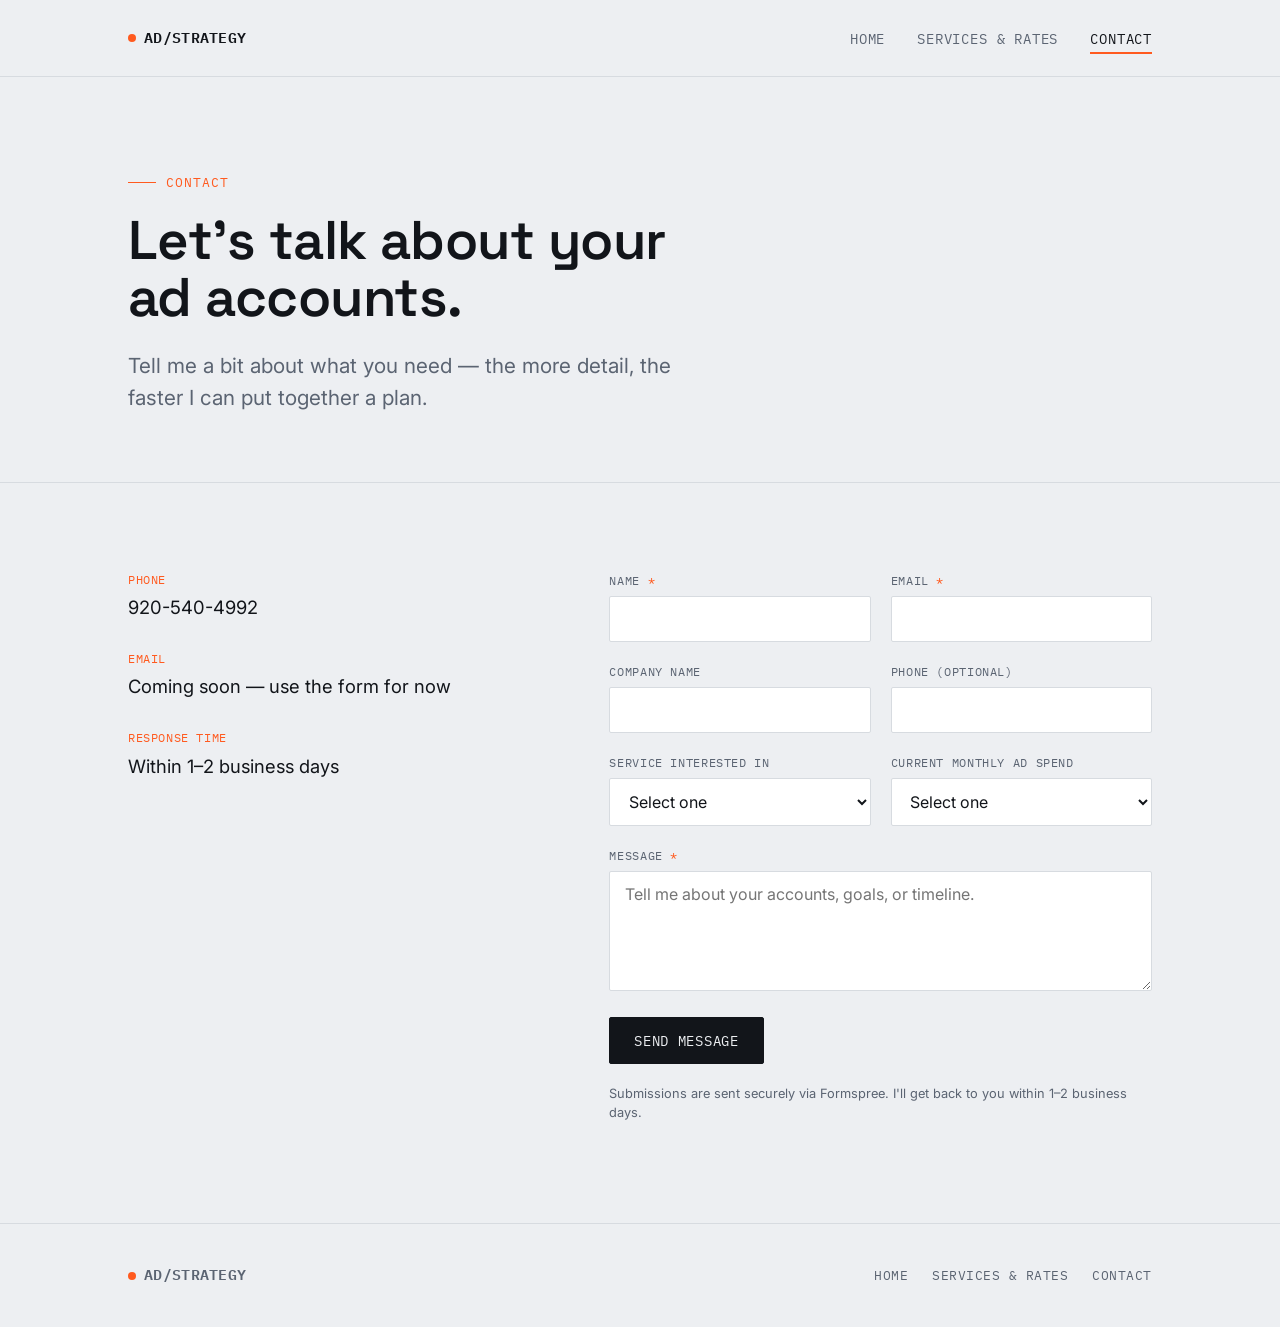
==== contact.html @ 24b6c6fe "Initial site upload" ====
<!DOCTYPE html>
<html lang="en">
<head>
<meta charset="UTF-8">
<meta name="viewport" content="width=device-width, initial-scale=1.0">
<title>Contact | Ad Strategy</title>
<meta name="description" content="Get in touch about Google Ads or Meta Ads audits, account setup, or ongoing monitoring.">
<link rel="preconnect" href="https://fonts.googleapis.com">
<link href="https://fonts.googleapis.com/css2?family=Space+Grotesk:wght@500;600;700&family=Inter:wght@400;500;600&family=IBM+Plex+Mono:wght@400;500;600&display=swap" rel="stylesheet">
<link rel="stylesheet" href="style.css">
</head>
<body>

<header class="site-header">
  <div class="wrap">
    <a class="brand" href="index.html"><span class="dot"></span>AD/STRATEGY</a>
    <button class="nav-toggle" aria-label="Toggle navigation" aria-expanded="false">Menu</button>
    <nav class="primary-nav">
      <ul>
        <li><a href="index.html">Home</a></li>
        <li><a href="services.html">Services &amp; Rates</a></li>
        <li><a href="contact.html" class="active">Contact</a></li>
      </ul>
    </nav>
  </div>
</header>

<section class="hero" style="padding-bottom: clamp(1.5rem, 4vw, 3rem);">
  <div class="wrap">
    <div class="hero-eyebrow">Contact</div>
    <h1 style="font-size: clamp(2rem, 5vw, 3.4rem);">Let's talk about your ad accounts.</h1>
    <p class="hero-sub">Tell me a bit about what you need — the more detail, the faster I can put together a plan.</p>
  </div>
</section>

<section class="section">
  <div class="wrap contact-grid">

    <div class="reveal">
      <div class="contact-info-item">
        <span class="tag">Phone</span>
        <a href="tel:19205404992">920-540-4992</a>
      </div>
      <div class="contact-info-item">
        <span class="tag">Email</span>
        <span>Coming soon — use the form for now</span>
      </div>
      <div class="contact-info-item">
        <span class="tag">Response Time</span>
        <span>Within 1–2 business days</span>
      </div>
    </div>

    <form class="contact-form reveal" action="https://formspree.io/f/mkoadpyw" method="POST">
      <div class="form-row">
        <div class="field-required">
          <label for="name">Name</label>
          <input type="text" id="name" name="name" required>
        </div>
        <div class="field-required">
          <label for="email">Email</label>
          <input type="email" id="email" name="email" required>
        </div>
      </div>

      <div class="form-row">
        <div>
          <label for="company">Company Name</label>
          <input type="text" id="company" name="company">
        </div>
        <div>
          <label for="phone">Phone (optional)</label>
          <input type="tel" id="phone" name="phone">
        </div>
      </div>

      <div class="form-row">
        <div>
          <label for="service">Service Interested In</label>
          <select id="service" name="service">
            <option value="">Select one</option>
            <option>Google Campaign Audit</option>
            <option>Meta Campaign Audit</option>
            <option>Google Ad Account Audit</option>
            <option>Meta Ad Account Audit</option>
            <option>Ad Account Creation</option>
            <option>Paid Social Channel Setup</option>
            <option>Ad Account Monitoring</option>
            <option>Not sure yet</option>
          </select>
        </div>
        <div>
          <label for="spend">Current Monthly Ad Spend</label>
          <select id="spend" name="monthly_ad_spend">
            <option value="">Select one</option>
            <option>None yet</option>
            <option>Under $5,000</option>
            <option>$5,000 – $15,000</option>
            <option>$15,000 – $30,000</option>
            <option>$30,000 – $50,000</option>
            <option>$50,000 – $100,000</option>
            <option>$100,000+</option>
          </select>
        </div>
      </div>

      <div class="field-required">
        <label for="message">Message</label>
        <textarea id="message" name="message" required placeholder="Tell me about your accounts, goals, or timeline."></textarea>
      </div>

      <button type="submit" class="btn btn-primary" style="justify-self: start;">Send Message</button>
      <p class="form-note">Submissions are sent securely via Formspree. I'll get back to you within 1–2 business days.</p>
    </form>

  </div>
</section>

<footer class="site-footer">
  <div class="wrap footer-inner">
    <a class="brand" href="index.html"><span class="dot"></span>AD/STRATEGY</a>
    <div class="footer-links">
      <a href="index.html">Home</a>
      <a href="services.html">Services &amp; Rates</a>
      <a href="contact.html">Contact</a>
    </div>
  </div>
</footer>

<script src="script.js"></script>
</body>
</html>
---- style.css ----
/* ============================================
   TOKENS
   ============================================ */
:root {
  --ink: #12151A;
  --paper: #EDEFF2;
  --paper-raised: #FFFFFF;
  --signal: #FF5A1F;
  --signal-dim: #FFE3D6;
  --slate: #5B6472;
  --line: #D7DBE0;

  --font-display: "Space Grotesk", "Arial Narrow", sans-serif;
  --font-body: "Inter", -apple-system, BlinkMacSystemFont, "Segoe UI", sans-serif;
  --font-mono: "IBM Plex Mono", "Courier New", monospace;

  --max-width: 1120px;
  --pad: clamp(1.25rem, 4vw, 3rem);
}

* { box-sizing: border-box; }

html {
  scroll-behavior: smooth;
}

@media (prefers-reduced-motion: reduce) {
  html { scroll-behavior: auto; }
  * { animation-duration: 0.01ms !important; animation-iteration-count: 1 !important; transition-duration: 0.01ms !important; }
}

body {
  margin: 0;
  background: var(--paper);
  color: var(--ink);
  font-family: var(--font-body);
  font-size: 16px;
  line-height: 1.5;
  -webkit-font-smoothing: antialiased;
}

img { max-width: 100%; display: block; }

a {
  color: var(--ink);
  text-decoration: none;
}

h1, h2, h3 {
  font-family: var(--font-display);
  font-weight: 600;
  line-height: 1.05;
  margin: 0;
  letter-spacing: -0.01em;
}

p { margin: 0 0 1em; }

.wrap {
  max-width: var(--max-width);
  margin: 0 auto;
  padding: 0 var(--pad);
}

/* ============================================
   FOCUS / ACCESSIBILITY
   ============================================ */
a:focus-visible,
button:focus-visible,
input:focus-visible,
select:focus-visible,
textarea:focus-visible {
  outline: 2px solid var(--signal);
  outline-offset: 3px;
}

/* ============================================
   HEADER / NAV
   ============================================ */
.site-header {
  position: sticky;
  top: 0;
  z-index: 50;
  background: var(--paper);
  border-bottom: 1px solid var(--line);
}

.site-header .wrap {
  display: flex;
  align-items: center;
  justify-content: space-between;
  height: 76px;
}

.brand {
  font-family: var(--font-mono);
  font-size: 0.95rem;
  font-weight: 600;
  letter-spacing: 0.02em;
  text-transform: uppercase;
  display: flex;
  align-items: center;
  gap: 0.5rem;
}

.brand .dot {
  width: 8px;
  height: 8px;
  background: var(--signal);
  border-radius: 50%;
  display: inline-block;
}

nav.primary-nav ul {
  display: flex;
  gap: 2rem;
  margin: 0;
  padding: 0;
  list-style: none;
}

nav.primary-nav a {
  font-family: var(--font-mono);
  font-size: 0.85rem;
  text-transform: uppercase;
  letter-spacing: 0.06em;
  color: var(--slate);
  position: relative;
  padding: 0.25rem 0;
}

nav.primary-nav a:hover,
nav.primary-nav a.active {
  color: var(--ink);
}

nav.primary-nav a.active::after {
  content: "";
  position: absolute;
  left: 0;
  bottom: -2px;
  width: 100%;
  height: 2px;
  background: var(--signal);
}

.nav-toggle {
  display: none;
  background: none;
  border: 1px solid var(--line);
  border-radius: 4px;
  padding: 0.5rem 0.75rem;
  font-family: var(--font-mono);
  cursor: pointer;
}

@media (max-width: 720px) {
  nav.primary-nav {
    position: absolute;
    top: 76px;
    left: 0;
    right: 0;
    background: var(--paper);
    border-bottom: 1px solid var(--line);
    display: none;
  }
  nav.primary-nav.open { display: block; }
  nav.primary-nav ul {
    flex-direction: column;
    gap: 0;
  }
  nav.primary-nav a {
    display: block;
    padding: 1rem var(--pad);
    border-top: 1px solid var(--line);
  }
  .nav-toggle { display: inline-block; }
}

/* ============================================
   BUTTONS
   ============================================ */
.btn {
  display: inline-flex;
  align-items: center;
  gap: 0.5rem;
  font-family: var(--font-mono);
  font-size: 0.85rem;
  text-transform: uppercase;
  letter-spacing: 0.05em;
  padding: 0.85rem 1.5rem;
  border-radius: 2px;
  border: 1px solid var(--ink);
  transition: background 0.15s ease, color 0.15s ease, transform 0.15s ease;
}

.btn-primary {
  background: var(--ink);
  color: var(--paper);
}
.btn-primary:hover { background: var(--signal); border-color: var(--signal); color: var(--ink); transform: translateY(-1px); }

.btn-ghost {
  background: transparent;
  color: var(--ink);
}
.btn-ghost:hover { background: var(--ink); color: var(--paper); }

/* ============================================
   HERO
   ============================================ */
.hero {
  padding: clamp(3rem, 8vw, 6rem) 0 clamp(2rem, 6vw, 4rem);
  border-bottom: 1px solid var(--line);
}

.hero-eyebrow {
  font-family: var(--font-mono);
  font-size: 0.8rem;
  text-transform: uppercase;
  letter-spacing: 0.08em;
  color: var(--signal);
  margin-bottom: 1.25rem;
  display: flex;
  align-items: center;
  gap: 0.6rem;
}
.hero-eyebrow::before {
  content: "";
  width: 28px;
  height: 1px;
  background: var(--signal);
}

.hero h1 {
  font-size: clamp(2.4rem, 6vw, 4.6rem);
  max-width: 16ch;
}

.hero-sub {
  margin-top: 1.5rem;
  font-size: clamp(1.05rem, 2vw, 1.3rem);
  color: var(--slate);
  max-width: 42ch;
}

.hero-actions {
  margin-top: 2.5rem;
  display: flex;
  gap: 1rem;
  flex-wrap: wrap;
}

/* ============================================
   STAT TICKER (signature element)
   ============================================ */
.ticker {
  border-bottom: 1px solid var(--line);
  background: var(--paper-raised);
  overflow: hidden;
}

.ticker .wrap {
  display: grid;
  grid-template-columns: repeat(4, 1fr);
  gap: 0;
}

@media (max-width: 720px) {
  .ticker .wrap { grid-template-columns: repeat(2, 1fr); }
}

.stat {
  padding: clamp(1.75rem, 4vw, 2.75rem) 1.25rem;
  border-right: 1px solid var(--line);
  position: relative;
}
.stat:last-child { border-right: none; }
@media (max-width: 720px) {
  .stat:nth-child(2n) { border-right: none; }
  .stat:nth-child(-n+2) { border-bottom: 1px solid var(--line); }
}

.stat-value {
  font-family: var(--font-mono);
  font-size: clamp(1.8rem, 4vw, 2.6rem);
  font-weight: 600;
  display: flex;
  align-items: baseline;
  gap: 0.15rem;
  white-space: nowrap;
}

.stat-value .unit {
  font-size: 0.55em;
  color: var(--signal);
}

.stat-label {
  margin-top: 0.4rem;
  font-size: 0.85rem;
  color: var(--slate);
  text-transform: uppercase;
  letter-spacing: 0.04em;
  font-family: var(--font-mono);
}

/* ============================================
   SECTIONS
   ============================================ */
.section {
  padding: clamp(3rem, 7vw, 5.5rem) 0;
}

.section-head {
  display: flex;
  justify-content: space-between;
  align-items: flex-end;
  gap: 2rem;
  margin-bottom: 2.5rem;
  border-bottom: 1px solid var(--line);
  padding-bottom: 1.5rem;
}

.section-head h2 {
  font-size: clamp(1.8rem, 3.5vw, 2.6rem);
}

.section-index {
  font-family: var(--font-mono);
  color: var(--slate);
  font-size: 0.85rem;
  white-space: nowrap;
}

.lede {
  font-size: 1.15rem;
  color: var(--slate);
  max-width: 60ch;
  margin-bottom: 2rem;
}

/* About grid */
.about-grid {
  display: grid;
  grid-template-columns: 1.1fr 1fr;
  gap: clamp(2rem, 5vw, 4rem);
}

@media (max-width: 800px) {
  .about-grid { grid-template-columns: 1fr; }
}

.capability-list {
  list-style: none;
  margin: 0;
  padding: 0;
  border-top: 1px solid var(--line);
}

.capability-list li {
  padding: 1.1rem 0;
  border-bottom: 1px solid var(--line);
  display: grid;
  grid-template-columns: 90px 1fr;
  gap: 1rem;
}

.capability-list .tag {
  font-family: var(--font-mono);
  font-size: 0.75rem;
  text-transform: uppercase;
  letter-spacing: 0.04em;
  color: var(--signal);
  padding-top: 0.2rem;
}

.capability-list strong {
  display: block;
  margin-bottom: 0.2rem;
}

.capability-list span.desc {
  color: var(--slate);
  font-size: 0.95rem;
}

/* CTA band */
.cta-band {
  background: var(--ink);
  color: var(--paper);
  padding: clamp(3rem, 7vw, 5rem) 0;
}

.cta-band h2 {
  color: var(--paper);
  font-size: clamp(1.8rem, 4vw, 2.8rem);
  max-width: 24ch;
}

.cta-band-inner {
  display: flex;
  justify-content: space-between;
  align-items: center;
  gap: 2rem;
  flex-wrap: wrap;
}

.cta-band .btn-primary {
  background: var(--signal);
  border-color: var(--signal);
  color: var(--ink);
}
.cta-band .btn-primary:hover { background: var(--paper); border-color: var(--paper); }

/* ============================================
   PRICING (services page)
   ============================================ */
.price-table {
  border-top: 1px solid var(--line);
}

.price-row {
  display: grid;
  grid-template-columns: 1fr auto;
  gap: 1.5rem;
  padding: 1.75rem 0;
  border-bottom: 1px solid var(--line);
  align-items: start;
}

@media (max-width: 600px) {
  .price-row { grid-template-columns: 1fr; gap: 0.5rem; }
}

.price-row .service-name {
  font-family: var(--font-display);
  font-size: 1.25rem;
  font-weight: 600;
  margin-bottom: 0.3rem;
}

.price-row .service-desc {
  color: var(--slate);
  font-size: 0.95rem;
  max-width: 52ch;
}

.price-row .price {
  font-family: var(--font-mono);
  font-size: 1.4rem;
  font-weight: 600;
  white-space: nowrap;
  text-align: right;
}

.price-row .price .period {
  font-size: 0.7rem;
  color: var(--slate);
  display: block;
  text-align: right;
  text-transform: uppercase;
  letter-spacing: 0.04em;
  margin-top: 0.2rem;
}

.category-label {
  font-family: var(--font-mono);
  font-size: 0.8rem;
  text-transform: uppercase;
  letter-spacing: 0.06em;
  color: var(--signal);
  margin: 3rem 0 0.5rem;
}
.category-label:first-of-type { margin-top: 0; }

.category-note {
  color: var(--slate);
  font-size: 0.9rem;
  margin-bottom: 1rem;
}

/* Tier table for monitoring */
.tier-table {
  width: 100%;
  border-collapse: collapse;
  margin-top: 1rem;
  font-family: var(--font-mono);
  font-size: 0.95rem;
}

.tier-table th,
.tier-table td {
  text-align: left;
  padding: 0.85rem 1rem;
  border-bottom: 1px solid var(--line);
}

.tier-table th {
  text-transform: uppercase;
  font-size: 0.75rem;
  letter-spacing: 0.05em;
  color: var(--slate);
  font-weight: 600;
}

.tier-table td:last-child,
.tier-table th:last-child {
  text-align: right;
  font-weight: 600;
}

.tier-table tbody tr:hover {
  background: var(--paper-raised);
}

/* ============================================
   CONTACT FORM
   ============================================ */
.contact-grid {
  display: grid;
  grid-template-columns: 1fr 1.3fr;
  gap: clamp(2rem, 5vw, 4rem);
}

@media (max-width: 800px) {
  .contact-grid { grid-template-columns: 1fr; }
}

.contact-info-item {
  margin-bottom: 1.75rem;
}

.contact-info-item .tag {
  font-family: var(--font-mono);
  font-size: 0.75rem;
  text-transform: uppercase;
  letter-spacing: 0.05em;
  color: var(--signal);
  display: block;
  margin-bottom: 0.35rem;
}

.contact-info-item a,
.contact-info-item span {
  font-size: 1.15rem;
}

form.contact-form {
  display: grid;
  gap: 1.25rem;
}

.form-row {
  display: grid;
  grid-template-columns: 1fr 1fr;
  gap: 1.25rem;
}

@media (max-width: 600px) {
  .form-row { grid-template-columns: 1fr; }
}

label {
  font-family: var(--font-mono);
  font-size: 0.78rem;
  text-transform: uppercase;
  letter-spacing: 0.05em;
  color: var(--slate);
  display: block;
  margin-bottom: 0.4rem;
}

input, select, textarea {
  width: 100%;
  font-family: var(--font-body);
  font-size: 1rem;
  padding: 0.75rem 0.9rem;
  border: 1px solid var(--line);
  border-radius: 2px;
  background: var(--paper-raised);
  color: var(--ink);
}

textarea { resize: vertical; min-height: 120px; }

.field-required label::after {
  content: " *";
  color: var(--signal);
}

.form-note {
  font-size: 0.8rem;
  color: var(--slate);
}

/* ============================================
   FOOTER
   ============================================ */
footer.site-footer {
  border-top: 1px solid var(--line);
  padding: 2.5rem 0;
}

.footer-inner {
  display: flex;
  justify-content: space-between;
  align-items: center;
  gap: 1.5rem;
  flex-wrap: wrap;
}

footer.site-footer .brand { color: var(--slate); }

.footer-links {
  display: flex;
  gap: 1.5rem;
  font-family: var(--font-mono);
  font-size: 0.8rem;
  text-transform: uppercase;
  letter-spacing: 0.04em;
}

.footer-links a { color: var(--slate); }
.footer-links a:hover { color: var(--ink); }

/* ============================================
   UTILITIES
   ============================================ */
.reveal {
  opacity: 0;
  transform: translateY(16px);
  transition: opacity 0.6s ease, transform 0.6s ease;
}
.reveal.is-visible {
  opacity: 1;
  transform: translateY(0);
}

@media (prefers-reduced-motion: reduce) {
  .reveal { opacity: 1; transform: none; transition: none; }
}
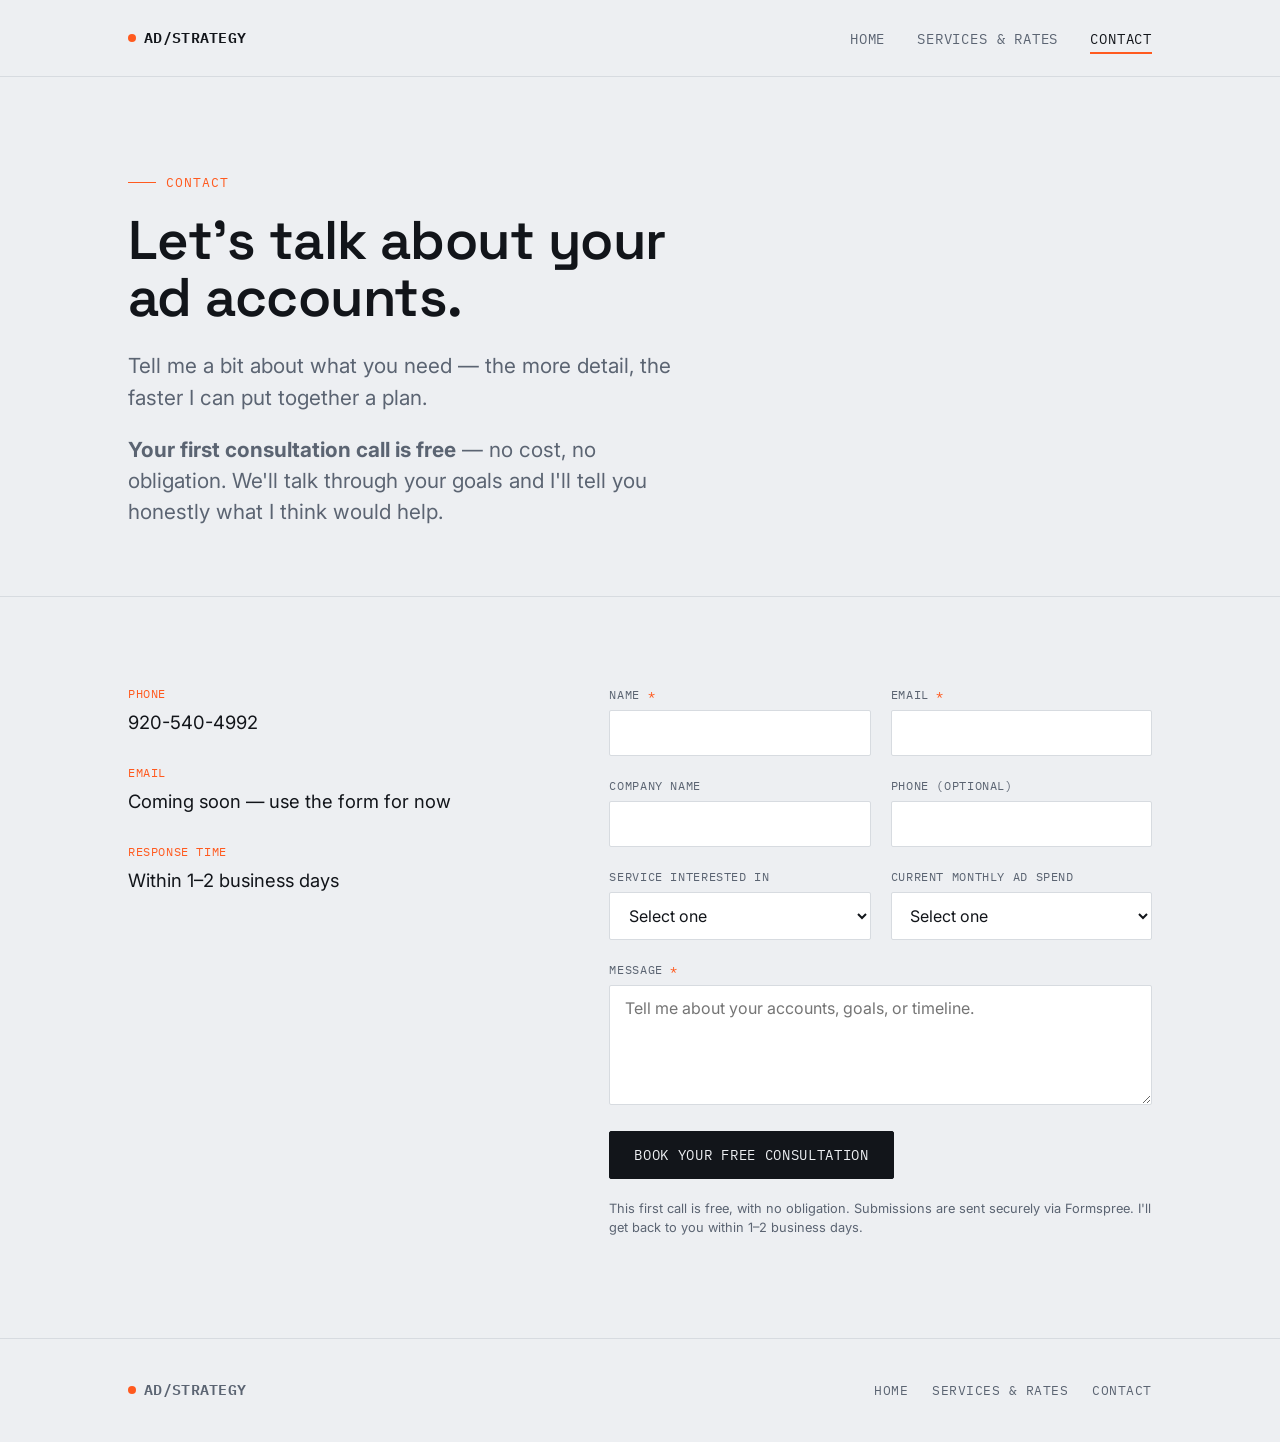
==== commit 2752a8e3: "Update contact.html" ====
--- a/contact.html
+++ b/contact.html
@@ -30,6 +30,7 @@
     <div class="hero-eyebrow">Contact</div>
     <h1 style="font-size: clamp(2rem, 5vw, 3.4rem);">Let's talk about your ad accounts.</h1>
     <p class="hero-sub">Tell me a bit about what you need — the more detail, the faster I can put together a plan.</p>
+    <p class="hero-sub" style="margin-top: 0.75rem;"><strong>Your first consultation call is free</strong> — no cost, no obligation. We'll talk through your goals and I'll tell you honestly what I think would help.</p>
   </div>
 </section>
 
@@ -109,8 +110,8 @@
         <textarea id="message" name="message" required placeholder="Tell me about your accounts, goals, or timeline."></textarea>
       </div>
 
-      <button type="submit" class="btn btn-primary" style="justify-self: start;">Send Message</button>
-      <p class="form-note">Submissions are sent securely via Formspree. I'll get back to you within 1–2 business days.</p>
+      <button type="submit" class="btn btn-primary" style="justify-self: start;">Book Your Free Consultation</button>
+      <p class="form-note">This first call is free, with no obligation. Submissions are sent securely via Formspree. I'll get back to you within 1–2 business days.</p>
     </form>
 
   </div>
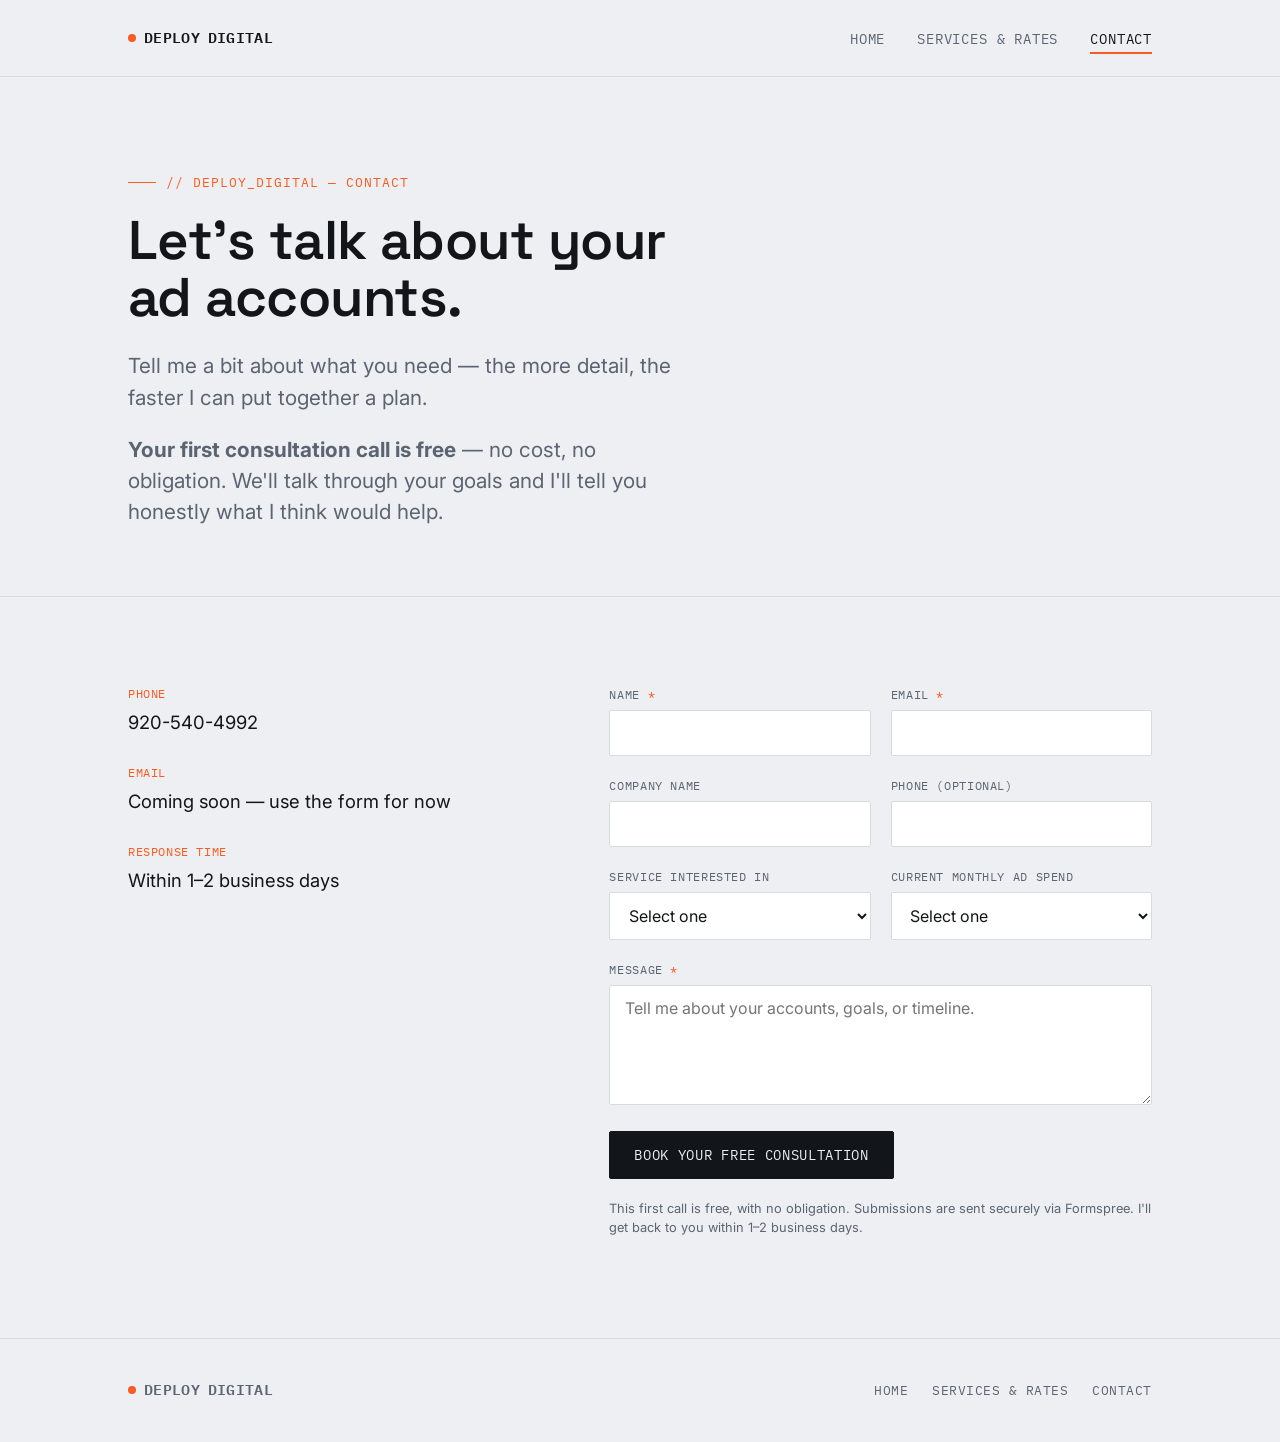
==== commit 89a02c48: "Update contact.html" ====
--- a/contact.html
+++ b/contact.html
@@ -3,7 +3,7 @@
 <head>
 <meta charset="UTF-8">
 <meta name="viewport" content="width=device-width, initial-scale=1.0">
-<title>Contact | Ad Strategy</title>
+<title>Contact | Deploy Digital</title>
 <meta name="description" content="Get in touch about Google Ads or Meta Ads audits, account setup, or ongoing monitoring.">
 <link rel="preconnect" href="https://fonts.googleapis.com">
 <link href="https://fonts.googleapis.com/css2?family=Space+Grotesk:wght@500;600;700&family=Inter:wght@400;500;600&family=IBM+Plex+Mono:wght@400;500;600&display=swap" rel="stylesheet">
@@ -13,7 +13,7 @@
 
 <header class="site-header">
   <div class="wrap">
-    <a class="brand" href="index.html"><span class="dot"></span>AD/STRATEGY</a>
+    <a class="brand" href="index.html"><span class="dot"></span><span class="deploy">Deploy</span> <span class="digital">Digital</span></a>
     <button class="nav-toggle" aria-label="Toggle navigation" aria-expanded="false">Menu</button>
     <nav class="primary-nav">
       <ul>
@@ -27,7 +27,7 @@
 
 <section class="hero" style="padding-bottom: clamp(1.5rem, 4vw, 3rem);">
   <div class="wrap">
-    <div class="hero-eyebrow">Contact</div>
+    <div class="hero-eyebrow">// deploy_digital — contact</div>
     <h1 style="font-size: clamp(2rem, 5vw, 3.4rem);">Let's talk about your ad accounts.</h1>
     <p class="hero-sub">Tell me a bit about what you need — the more detail, the faster I can put together a plan.</p>
     <p class="hero-sub" style="margin-top: 0.75rem;"><strong>Your first consultation call is free</strong> — no cost, no obligation. We'll talk through your goals and I'll tell you honestly what I think would help.</p>
@@ -119,7 +119,7 @@
 
 <footer class="site-footer">
   <div class="wrap footer-inner">
-    <a class="brand" href="index.html"><span class="dot"></span>AD/STRATEGY</a>
+    <a class="brand" href="index.html"><span class="dot"></span><span class="deploy">Deploy</span> <span class="digital">Digital</span></a>
     <div class="footer-links">
       <a href="index.html">Home</a>
       <a href="services.html">Services &amp; Rates</a>
